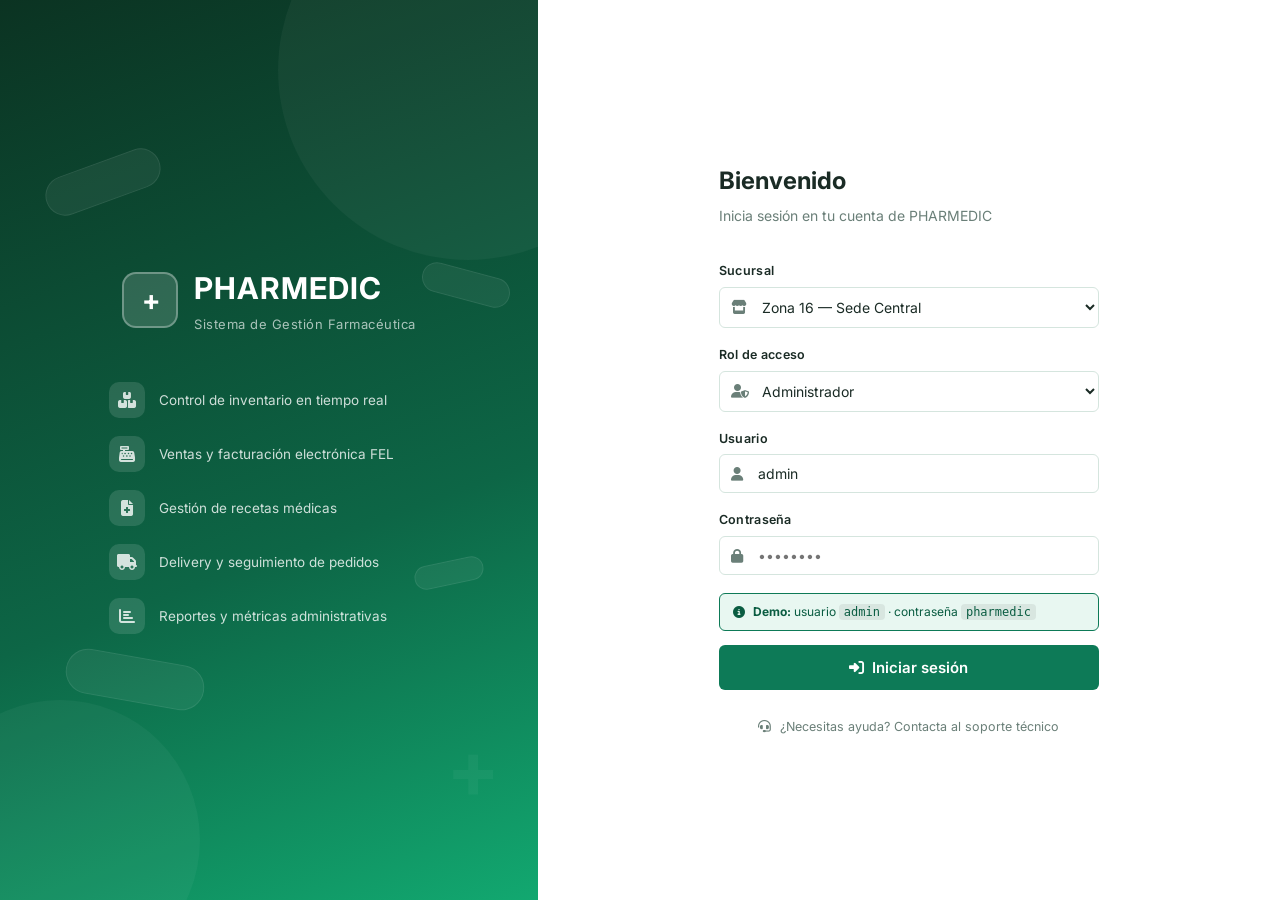
==== index.html @ 9a9955f4 "Pharmedic" ====
<!DOCTYPE html>
<html lang="es">
<head>
  <meta charset="UTF-8" />
  <meta name="viewport" content="width=device-width, initial-scale=1.0" />
  <title>PHARMEDIC — Iniciar sesión</title>
  <link rel="stylesheet" href="https://cdnjs.cloudflare.com/ajax/libs/font-awesome/6.5.1/css/all.min.css" />
  <link rel="stylesheet" href="css/style.css" />
  <style>
    .decor-pill {
      position: absolute;
      border-radius: 40px;
      background: rgba(255,255,255,0.06);
      border: 1px solid rgba(255,255,255,0.08);
    }
    .dp1 { width: 120px; height: 40px; top: 18%; left: 8%; transform: rotate(-20deg); }
    .dp2 { width: 90px; height: 30px; top: 30%; right: 5%; transform: rotate(15deg); }
    .dp3 { width: 140px; height: 45px; bottom: 22%; left: 12%; transform: rotate(10deg); }
    .dp4 { width: 70px; height: 24px; bottom: 35%; right: 10%; transform: rotate(-12deg); }
    .cross-grid {
      position: absolute;
      font-size: 80px;
      font-weight: 700;
      color: rgba(255,255,255,0.04);
      bottom: 8%; right: 8%;
      letter-spacing: -4px;
    }
  </style>
</head>
<body>
<div class="login-page">

  <!-- Brand panel -->
  <div class="login-brand">
    <div class="decor-pill dp1"></div>
    <div class="decor-pill dp2"></div>
    <div class="decor-pill dp3"></div>
    <div class="decor-pill dp4"></div>
    <div class="cross-grid">+</div>

    <div class="brand-logo">
      <div class="brand-cross">+</div>
      <div>
        <div class="brand-name">PHARMEDIC</div>
        <div class="brand-tagline">Sistema de Gestión Farmacéutica</div>
      </div>
    </div>

    <ul class="brand-features">
      <li>
        <div class="feature-dot"><i class="fas fa-boxes-stacked"></i></div>
        <span>Control de inventario en tiempo real</span>
      </li>
      <li>
        <div class="feature-dot"><i class="fas fa-cash-register"></i></div>
        <span>Ventas y facturación electrónica FEL</span>
      </li>
      <li>
        <div class="feature-dot"><i class="fas fa-file-medical"></i></div>
        <span>Gestión de recetas médicas</span>
      </li>
      <li>
        <div class="feature-dot"><i class="fas fa-truck"></i></div>
        <span>Delivery y seguimiento de pedidos</span>
      </li>
      <li>
        <div class="feature-dot"><i class="fas fa-chart-bar"></i></div>
        <span>Reportes y métricas administrativas</span>
      </li>
    </ul>
  </div>

  <!-- Form panel -->
  <div class="login-form-panel">
    <div class="login-form-wrap">
      <h2>Bienvenido</h2>
      <p>Inicia sesión en tu cuenta de PHARMEDIC</p>

      <div class="form-group">
        <label>Sucursal</label>
        <div class="form-icon-wrap">
          <i class="fas fa-store fi"></i>
          <select class="form-control" id="sucursalSelect">
            <option>Zona 16 — Sede Central</option>
            <option>Zona 11</option>
            <option>Zona 2</option>
          </select>
        </div>
      </div>

      <div class="form-group">
        <label>Rol de acceso</label>
        <div class="form-icon-wrap">
          <i class="fas fa-user-shield fi"></i>
          <select class="form-control" id="roleSelect" onchange="onRoleChange()">
            <option value="admin">Administrador</option>
            <option value="cajero">Cajero</option>
            <option value="inventario">Bodeguero / Inventario</option>
            <option value="repartidor">Repartidor</option>
            <option value="regencia">Regencia</option>
            <option value="proveedor">Proveedor</option>
          </select>
        </div>
      </div>

      <div class="form-group">
        <label>Usuario</label>
        <div class="form-icon-wrap">
          <i class="fas fa-user fi"></i>
          <input type="text" class="form-control" id="userInput" placeholder="Ingresa tu usuario" />
        </div>
      </div>

      <div class="form-group">
        <label>Contraseña</label>
        <div class="form-icon-wrap">
          <i class="fas fa-lock fi"></i>
          <input type="password" class="form-control" id="passInput" placeholder="••••••••" />
        </div>
      </div>

      <!-- Credenciales de demo -->
      <div id="credHint" style="background:var(--primary-light);border:1.5px solid var(--primary);border-radius:6px;padding:9px 13px;font-size:12px;color:var(--primary-dark);margin-bottom:4px;">
        <i class="fas fa-circle-info" style="margin-right:5px;"></i>
        <strong>Demo:</strong> usuario <code id="hintUser" style="background:rgba(0,0,0,0.07);padding:1px 5px;border-radius:4px;">admin</code> · contraseña <code style="background:rgba(0,0,0,0.07);padding:1px 5px;border-radius:4px;">pharmedic</code>
      </div>

      <div id="loginError" style="display:none;background:#FEE2E2;color:#991B1B;border-left:4px solid #DC2626;padding:10px 14px;border-radius:6px;font-size:13px;">
        <i class="fas fa-circle-exclamation" style="margin-right:6px;"></i>
        <span id="loginErrorMsg"></span>
      </div>

      <button onclick="handleLogin()" class="btn btn-primary btn-lg btn-full" style="margin-top:10px;">
        <i class="fas fa-right-to-bracket"></i>
        Iniciar sesión
      </button>

      <div class="login-footer">
        <i class="fas fa-headset" style="margin-right:5px;"></i>
        ¿Necesitas ayuda? Contacta al soporte técnico
      </div>
    </div>
  </div>

</div>

<script>
  const ROLE_CONFIG = {
    admin:      { nombre: 'Administrador', home: 'dashboard.html'  },
    cajero:     { nombre: 'Cajero',        home: 'ventas.html'     },
    inventario: { nombre: 'Bodeguero',     home: 'inventario.html' },
    repartidor: { nombre: 'Repartidor',    home: 'repartidor.html' },
    regencia:   { nombre: 'Regencia',      home: 'recetas.html'    },
    proveedor:  { nombre: 'Proveedor',     home: 'proveedores.html'},
  };

  // Credenciales válidas: usuario = nombre del rol, contraseña = "pharmedic"
  function onRoleChange() {
    const role = document.getElementById('roleSelect').value;
    document.getElementById('userInput').value = role;
    document.getElementById('hintUser').textContent = role;
    document.getElementById('loginError').style.display = 'none';
  }

  function handleLogin() {
    const role     = document.getElementById('roleSelect').value;
    const user     = document.getElementById('userInput').value.trim();
    const pass     = document.getElementById('passInput').value;
    const sucursal = document.querySelector('#sucursalSelect') ? document.getElementById('sucursalSelect').value : 'Zona 16';
    const errBox   = document.getElementById('loginError');
    const errMsg   = document.getElementById('loginErrorMsg');

    if (!user || !pass) {
      errMsg.textContent = 'El usuario y la contraseña son obligatorios.';
      errBox.style.display = 'block';
      return;
    }

    if (pass !== 'pharmedic') {
      errMsg.textContent = 'Contraseña incorrecta. Usa "pharmedic" para el demo.';
      errBox.style.display = 'block';
      return;
    }

    errBox.style.display = 'none';

    const config = ROLE_CONFIG[role];
    sessionStorage.setItem('ph_role',     role);
    sessionStorage.setItem('ph_nombre',   user);
    sessionStorage.setItem('ph_sucursal', sucursal);

    window.location.href = config.home;
  }

  // Enter para iniciar sesión
  document.addEventListener('keydown', e => { if (e.key === 'Enter') handleLogin(); });

  // Al cargar, auto-rellenar usuario con el rol por defecto
  onRoleChange();
</script>
</body>
</html>
---- css/style.css ----
/* ===========================
   PHARMEDIC — Sistema DERCAS
   Estilos globales
   =========================== */

@import url('https://fonts.googleapis.com/css2?family=Inter:wght@300;400;500;600;700&display=swap');

:root {
  --primary:       #0D7A57;
  --primary-dark:  #095C41;
  --primary-mid:   #17A374;
  --primary-light: #E8F7F1;
  --sidebar-bg:    #0B3322;
  --sidebar-hover: rgba(255,255,255,0.06);
  --sidebar-text:  #89B09F;
  --bg:            #F2F5F4;
  --white:         #FFFFFF;
  --text:          #1A2B25;
  --text-muted:    #6A7F78;
  --border:        #D5E5DE;
  --shadow-sm:     0 1px 3px rgba(0,0,0,0.06), 0 1px 2px rgba(0,0,0,0.04);
  --shadow-md:     0 4px 12px rgba(0,0,0,0.08);
  --warning:       #D97706;
  --warning-bg:    #FFFBEB;
  --warning-text:  #92400E;
  --danger:        #DC2626;
  --danger-bg:     #FEF2F2;
  --danger-text:   #991B1B;
  --success:       #059669;
  --success-bg:    #ECFDF5;
  --success-text:  #065F46;
  --info:          #2563EB;
  --info-bg:       #EFF6FF;
  --info-text:     #1E40AF;
  --orange:        #EA580C;
  --orange-bg:     #FFF7ED;
  --orange-text:   #9A3412;
  --radius-sm:     6px;
  --radius:        10px;
  --radius-lg:     16px;
  --sidebar-w:     252px;
  --topbar-h:      58px;
}

*, *::before, *::after { box-sizing: border-box; margin: 0; padding: 0; }

html { font-size: 14px; }

body {
  font-family: 'Inter', -apple-system, BlinkMacSystemFont, 'Segoe UI', sans-serif;
  background: var(--bg);
  color: var(--text);
  line-height: 1.5;
  -webkit-font-smoothing: antialiased;
}

a { text-decoration: none; color: inherit; }
img { max-width: 100%; display: block; }
button { cursor: pointer; border: none; background: none; font-family: inherit; }
select, input, textarea { font-family: inherit; }

/* ===========================
   LOGIN PAGE
   =========================== */
.login-page {
  display: flex;
  min-height: 100vh;
}

.login-brand {
  flex: 0 0 42%;
  background: linear-gradient(160deg, #0B3322 0%, #0D6646 60%, #12A870 100%);
  display: flex;
  flex-direction: column;
  align-items: center;
  justify-content: center;
  padding: 60px;
  position: relative;
  overflow: hidden;
}

.login-brand::before {
  content: '';
  position: absolute;
  top: -120px; right: -120px;
  width: 380px; height: 380px;
  border-radius: 50%;
  background: rgba(255,255,255,0.04);
}
.login-brand::after {
  content: '';
  position: absolute;
  bottom: -80px; left: -80px;
  width: 280px; height: 280px;
  border-radius: 50%;
  background: rgba(255,255,255,0.04);
}

.brand-logo {
  display: flex;
  align-items: center;
  gap: 16px;
  margin-bottom: 48px;
}

.brand-cross {
  width: 56px; height: 56px;
  background: rgba(255,255,255,0.15);
  border: 2px solid rgba(255,255,255,0.3);
  border-radius: 14px;
  display: flex; align-items: center; justify-content: center;
  font-size: 28px; color: #fff; font-weight: 700;
  letter-spacing: -1px;
}

.brand-name {
  font-size: 30px;
  font-weight: 700;
  color: #fff;
  letter-spacing: 1px;
}

.brand-tagline {
  color: rgba(255,255,255,0.65);
  font-size: 13px;
  letter-spacing: 0.5px;
  margin-top: 4px;
}

.brand-features {
  list-style: none;
  display: flex;
  flex-direction: column;
  gap: 18px;
  width: 100%;
  max-width: 320px;
}

.brand-features li {
  display: flex;
  align-items: center;
  gap: 14px;
  color: rgba(255,255,255,0.8);
  font-size: 13.5px;
}

.feature-dot {
  width: 36px; height: 36px;
  background: rgba(255,255,255,0.12);
  border-radius: 10px;
  display: flex; align-items: center; justify-content: center;
  flex-shrink: 0;
  font-size: 16px;
}

.login-form-panel {
  flex: 1;
  display: flex;
  align-items: center;
  justify-content: center;
  padding: 60px;
  background: #fff;
}

.login-form-wrap {
  width: 100%;
  max-width: 380px;
}

.login-form-wrap h2 {
  font-size: 24px;
  font-weight: 700;
  color: var(--text);
  margin-bottom: 6px;
}

.login-form-wrap p {
  color: var(--text-muted);
  font-size: 14px;
  margin-bottom: 36px;
}

.form-group {
  margin-bottom: 18px;
}

.form-group label {
  display: block;
  font-size: 12.5px;
  font-weight: 600;
  color: var(--text);
  margin-bottom: 6px;
  letter-spacing: 0.3px;
}

.form-control {
  width: 100%;
  padding: 10px 14px;
  border: 1.5px solid var(--border);
  border-radius: var(--radius-sm);
  font-size: 14px;
  color: var(--text);
  background: #fff;
  transition: border-color 0.2s;
  outline: none;
}

.form-control:focus {
  border-color: var(--primary);
  box-shadow: 0 0 0 3px var(--primary-light);
}

.form-icon-wrap {
  position: relative;
}
.form-icon-wrap .form-control {
  padding-left: 38px;
}
.form-icon-wrap .fi {
  position: absolute;
  left: 12px; top: 50%;
  transform: translateY(-50%);
  color: var(--text-muted);
  font-size: 14px;
}

.btn {
  display: inline-flex;
  align-items: center;
  gap: 8px;
  padding: 10px 18px;
  border-radius: var(--radius-sm);
  font-size: 13.5px;
  font-weight: 500;
  transition: background 0.15s, box-shadow 0.15s;
  white-space: nowrap;
}

.btn-primary {
  background: var(--primary);
  color: #fff;
}
.btn-primary:hover { background: var(--primary-dark); }

.btn-secondary {
  background: var(--bg);
  color: var(--text);
  border: 1.5px solid var(--border);
}
.btn-secondary:hover { background: var(--border); }

.btn-ghost {
  color: var(--primary);
  background: transparent;
}
.btn-ghost:hover { background: var(--primary-light); }

.btn-danger {
  background: var(--danger-bg);
  color: var(--danger);
  border: 1.5px solid #FCA5A5;
}
.btn-danger:hover { background: #FEE2E2; }

.btn-sm { padding: 6px 12px; font-size: 12.5px; }
.btn-lg { padding: 13px 24px; font-size: 15px; font-weight: 600; }
.btn-full { width: 100%; justify-content: center; }

.login-footer {
  margin-top: 28px;
  text-align: center;
  font-size: 12.5px;
  color: var(--text-muted);
}

/* ===========================
   APP LAYOUT
   =========================== */
.app-layout {
  display: flex;
  min-height: 100vh;
}

/* ---- Sidebar ---- */
.sidebar {
  width: var(--sidebar-w);
  background: var(--sidebar-bg);
  display: flex;
  flex-direction: column;
  position: fixed;
  top: 0; left: 0; bottom: 0;
  z-index: 100;
  overflow-y: auto;
}

.sidebar-brand {
  display: flex;
  align-items: center;
  gap: 12px;
  padding: 20px 20px 18px;
  border-bottom: 1px solid rgba(255,255,255,0.06);
}

.sidebar-brand .brand-cross {
  width: 38px; height: 38px;
  font-size: 20px;
  border-radius: 10px;
}

.sidebar-brand .brand-name {
  font-size: 17px;
  font-weight: 700;
  letter-spacing: 0.8px;
}

.sidebar-brand .brand-tagline {
  font-size: 10px;
  letter-spacing: 0.3px;
  margin-top: 1px;
}

.sidebar-section {
  padding: 18px 12px 6px;
}

.sidebar-section-label {
  font-size: 10px;
  font-weight: 600;
  letter-spacing: 1px;
  text-transform: uppercase;
  color: rgba(255,255,255,0.25);
  padding: 0 8px;
  margin-bottom: 6px;
}

.nav-item {
  display: flex;
  align-items: center;
  gap: 10px;
  padding: 9px 12px;
  border-radius: var(--radius-sm);
  color: var(--sidebar-text);
  font-size: 13.5px;
  font-weight: 500;
  transition: background 0.15s, color 0.15s;
  margin-bottom: 2px;
}

.nav-item:hover {
  background: var(--sidebar-hover);
  color: rgba(255,255,255,0.85);
}

.nav-item.active {
  background: rgba(13, 122, 87, 0.28);
  color: #fff;
  border-left: 3px solid var(--primary);
  padding-left: 9px;
}

.nav-item i {
  width: 18px;
  text-align: center;
  font-size: 14px;
  opacity: 0.85;
}

.nav-badge {
  margin-left: auto;
  background: var(--danger);
  color: #fff;
  font-size: 10px;
  font-weight: 700;
  padding: 1px 6px;
  border-radius: 20px;
  min-width: 18px;
  text-align: center;
}

.nav-badge.warning { background: var(--warning); }

.sidebar-footer {
  margin-top: auto;
  padding: 16px 14px;
  border-top: 1px solid rgba(255,255,255,0.06);
}

.sidebar-user {
  display: flex;
  align-items: center;
  gap: 10px;
  padding: 10px;
  border-radius: var(--radius-sm);
  cursor: pointer;
  transition: background 0.15s;
}

.sidebar-user:hover { background: var(--sidebar-hover); }

.user-avatar {
  width: 34px; height: 34px;
  background: var(--primary);
  border-radius: 50%;
  display: flex; align-items: center; justify-content: center;
  font-size: 12px; font-weight: 700; color: #fff;
  flex-shrink: 0;
}

.user-info-sidebar .name {
  font-size: 13px;
  font-weight: 600;
  color: rgba(255,255,255,0.85);
}

.user-info-sidebar .role {
  font-size: 11px;
  color: var(--sidebar-text);
  margin-top: 1px;
}

.sidebar-logout {
  display: flex;
  align-items: center;
  gap: 8px;
  padding: 8px 10px;
  color: rgba(255,255,255,0.35);
  font-size: 12.5px;
  margin-top: 4px;
  border-radius: var(--radius-sm);
  transition: all 0.15s;
}
.sidebar-logout:hover { background: var(--sidebar-hover); color: var(--danger); }

/* ---- Main Area ---- */
.main-area {
  margin-left: var(--sidebar-w);
  flex: 1;
  display: flex;
  flex-direction: column;
  min-height: 100vh;
}

/* ---- Topbar ---- */
.topbar {
  height: var(--topbar-h);
  background: #fff;
  border-bottom: 1px solid var(--border);
  display: flex;
  align-items: center;
  justify-content: space-between;
  padding: 0 24px;
  position: sticky;
  top: 0;
  z-index: 50;
}

.topbar-left { display: flex; align-items: center; gap: 16px; }

.page-title {
  font-size: 17px;
  font-weight: 700;
  color: var(--text);
}

.breadcrumb {
  display: flex;
  align-items: center;
  gap: 6px;
  font-size: 12.5px;
  color: var(--text-muted);
}
.breadcrumb span { color: var(--text-muted); }
.breadcrumb .current { color: var(--text); font-weight: 500; }

.topbar-right {
  display: flex;
  align-items: center;
  gap: 12px;
}

.sucursal-select {
  display: flex;
  align-items: center;
  gap: 8px;
  background: var(--bg);
  border: 1.5px solid var(--border);
  border-radius: var(--radius-sm);
  padding: 6px 12px;
  font-size: 13px;
  color: var(--text);
  font-weight: 500;
}

.sucursal-select select {
  border: none;
  background: none;
  font-size: 13px;
  font-weight: 500;
  color: var(--text);
  outline: none;
  cursor: pointer;
}

.icon-btn {
  width: 36px; height: 36px;
  border-radius: var(--radius-sm);
  display: flex; align-items: center; justify-content: center;
  color: var(--text-muted);
  font-size: 15px;
  transition: background 0.15s;
  position: relative;
}
.icon-btn:hover { background: var(--bg); color: var(--text); }

.notif-badge {
  position: absolute;
  top: 4px; right: 4px;
  width: 8px; height: 8px;
  background: var(--danger);
  border-radius: 50%;
  border: 1.5px solid #fff;
}

.topbar-avatar {
  width: 34px; height: 34px;
  background: var(--primary);
  border-radius: 50%;
  display: flex; align-items: center; justify-content: center;
  font-size: 12px; font-weight: 700; color: #fff;
  cursor: pointer;
}

/* ===========================
   CONTENT AREA
   =========================== */
.content {
  flex: 1;
  padding: 24px;
}

.page-header {
  display: flex;
  align-items: flex-start;
  justify-content: space-between;
  margin-bottom: 24px;
}

.page-header-left h1 {
  font-size: 20px;
  font-weight: 700;
  color: var(--text);
}

.page-header-left p {
  font-size: 13px;
  color: var(--text-muted);
  margin-top: 3px;
}

.page-actions { display: flex; gap: 8px; align-items: center; }

/* ===========================
   CARDS
   =========================== */
.card {
  background: var(--white);
  border-radius: var(--radius);
  box-shadow: var(--shadow-sm);
  border: 1px solid rgba(0,0,0,0.04);
}

.card-header {
  padding: 16px 20px 14px;
  border-bottom: 1px solid var(--border);
  display: flex;
  align-items: center;
  justify-content: space-between;
}

.card-title {
  font-size: 14px;
  font-weight: 600;
  color: var(--text);
}

.card-subtitle {
  font-size: 12px;
  color: var(--text-muted);
  margin-top: 2px;
}

.card-body { padding: 20px; }

/* ===========================
   STATS CARDS
   =========================== */
.stats-grid {
  display: grid;
  grid-template-columns: repeat(4, 1fr);
  gap: 16px;
  margin-bottom: 24px;
}

.stat-card {
  background: var(--white);
  border-radius: var(--radius);
  box-shadow: var(--shadow-sm);
  border: 1px solid rgba(0,0,0,0.04);
  padding: 20px;
  display: flex;
  align-items: flex-start;
  gap: 16px;
}

.stat-icon {
  width: 46px; height: 46px;
  border-radius: 12px;
  display: flex; align-items: center; justify-content: center;
  font-size: 20px;
  flex-shrink: 0;
}

.stat-icon.green   { background: var(--success-bg); color: var(--success); }
.stat-icon.amber   { background: var(--warning-bg); color: var(--warning); }
.stat-icon.red     { background: var(--danger-bg);  color: var(--danger); }
.stat-icon.blue    { background: var(--info-bg);    color: var(--info); }
.stat-icon.orange  { background: var(--orange-bg);  color: var(--orange); }
.stat-icon.primary { background: var(--primary-light); color: var(--primary); }

.stat-info { flex: 1; min-width: 0; }

.stat-value {
  font-size: 22px;
  font-weight: 700;
  color: var(--text);
  line-height: 1.2;
}

.stat-label {
  font-size: 12px;
  color: var(--text-muted);
  margin-top: 3px;
}

.stat-change {
  font-size: 11.5px;
  font-weight: 600;
  margin-top: 6px;
  display: flex;
  align-items: center;
  gap: 3px;
}

.stat-change.up   { color: var(--success); }
.stat-change.down { color: var(--danger); }
.stat-change.neutral { color: var(--text-muted); }

/* ===========================
   GRID LAYOUTS
   =========================== */
.grid-2 { display: grid; grid-template-columns: 1fr 1fr; gap: 20px; }
.grid-3 { display: grid; grid-template-columns: 1fr 1fr 1fr; gap: 16px; }
.grid-4 { display: grid; grid-template-columns: repeat(4,1fr); gap: 16px; }
.col-span-2 { grid-column: span 2; }
.col-span-3 { grid-column: span 3; }

/* ===========================
   TABLES
   =========================== */
.table-wrap {
  overflow-x: auto;
  border-radius: var(--radius);
}

table {
  width: 100%;
  border-collapse: collapse;
  font-size: 13px;
}

thead th {
  background: var(--bg);
  color: var(--text-muted);
  font-size: 11.5px;
  font-weight: 600;
  text-transform: uppercase;
  letter-spacing: 0.5px;
  padding: 10px 16px;
  text-align: left;
  white-space: nowrap;
  border-bottom: 1px solid var(--border);
}

tbody tr {
  border-bottom: 1px solid var(--border);
  transition: background 0.1s;
}

tbody tr:last-child { border-bottom: none; }
tbody tr:hover { background: #FAFCFB; }

tbody td {
  padding: 12px 16px;
  color: var(--text);
  vertical-align: middle;
}

.td-muted { color: var(--text-muted); font-size: 12.5px; }

/* ===========================
   BADGES
   =========================== */
.badge {
  display: inline-flex;
  align-items: center;
  gap: 4px;
  padding: 3px 9px;
  border-radius: 20px;
  font-size: 11.5px;
  font-weight: 600;
  white-space: nowrap;
}

.badge-success  { background: var(--success-bg); color: var(--success-text); }
.badge-warning  { background: var(--warning-bg); color: var(--warning-text); }
.badge-danger   { background: var(--danger-bg);  color: var(--danger-text); }
.badge-info     { background: var(--info-bg);    color: var(--info-text); }
.badge-orange   { background: var(--orange-bg);  color: var(--orange-text); }
.badge-neutral  { background: #F1F5F9;           color: #475569; }
.badge-primary  { background: var(--primary-light); color: var(--primary-dark); }

/* ===========================
   FILTERS BAR
   =========================== */
.filters-bar {
  display: flex;
  align-items: center;
  gap: 10px;
  flex-wrap: wrap;
  margin-bottom: 16px;
}

.search-box {
  display: flex;
  align-items: center;
  gap: 8px;
  background: var(--white);
  border: 1.5px solid var(--border);
  border-radius: var(--radius-sm);
  padding: 8px 12px;
  flex: 1;
  min-width: 220px;
  max-width: 340px;
}

.search-box i { color: var(--text-muted); font-size: 13px; }

.search-box input {
  border: none;
  outline: none;
  background: none;
  font-size: 13.5px;
  color: var(--text);
  width: 100%;
}

.search-box input::placeholder { color: var(--text-muted); }

.filter-select {
  background: var(--white);
  border: 1.5px solid var(--border);
  border-radius: var(--radius-sm);
  padding: 8px 12px;
  font-size: 13px;
  color: var(--text);
  outline: none;
  cursor: pointer;
}

.filter-select:focus { border-color: var(--primary); }

/* ===========================
   TABS
   =========================== */
.tabs {
  display: flex;
  gap: 2px;
  border-bottom: 2px solid var(--border);
  margin-bottom: 20px;
}

.tab {
  padding: 10px 18px;
  font-size: 13.5px;
  font-weight: 500;
  color: var(--text-muted);
  cursor: pointer;
  border-bottom: 2px solid transparent;
  margin-bottom: -2px;
  transition: color 0.15s, border-color 0.15s;
  display: flex;
  align-items: center;
  gap: 6px;
}

.tab:hover { color: var(--text); }

.tab.active {
  color: var(--primary);
  border-bottom-color: var(--primary);
  font-weight: 600;
}

.tab .tab-count {
  background: var(--border);
  color: var(--text-muted);
  font-size: 11px;
  font-weight: 700;
  padding: 1px 6px;
  border-radius: 10px;
}

.tab.active .tab-count {
  background: var(--primary-light);
  color: var(--primary);
}

/* ===========================
   CHART CONTAINERS
   =========================== */
.chart-container {
  position: relative;
  padding: 20px;
}

canvas { display: block; }

/* ===========================
   POS / VENTAS
   =========================== */
.pos-layout {
  display: grid;
  grid-template-columns: 1fr 340px;
  gap: 20px;
  height: calc(100vh - var(--topbar-h) - 48px);
}

.pos-left { display: flex; flex-direction: column; gap: 16px; overflow: hidden; }
.pos-right { display: flex; flex-direction: column; overflow: hidden; }

.product-grid {
  display: grid;
  grid-template-columns: repeat(auto-fill, minmax(150px, 1fr));
  gap: 10px;
  overflow-y: auto;
  flex: 1;
  padding: 2px;
}

.product-tile {
  background: var(--white);
  border: 1.5px solid var(--border);
  border-radius: var(--radius);
  padding: 14px 12px;
  cursor: pointer;
  transition: border-color 0.15s, box-shadow 0.15s;
  text-align: center;
}

.product-tile:hover {
  border-color: var(--primary);
  box-shadow: 0 0 0 3px var(--primary-light);
}

.product-tile .pill-icon {
  font-size: 28px;
  margin-bottom: 8px;
}

.product-tile .prod-name {
  font-size: 12.5px;
  font-weight: 600;
  color: var(--text);
  margin-bottom: 2px;
  white-space: nowrap;
  overflow: hidden;
  text-overflow: ellipsis;
}

.product-tile .prod-present {
  font-size: 11px;
  color: var(--text-muted);
}

.product-tile .prod-price {
  font-size: 14px;
  font-weight: 700;
  color: var(--primary);
  margin-top: 6px;
}

.cart-items {
  flex: 1;
  overflow-y: auto;
  padding: 0 4px;
}

.cart-item {
  display: flex;
  align-items: center;
  gap: 10px;
  padding: 10px 0;
  border-bottom: 1px solid var(--border);
}

.cart-item:last-child { border-bottom: none; }

.cart-item-name {
  flex: 1;
  font-size: 13px;
  font-weight: 500;
}

.cart-item-name small {
  display: block;
  font-size: 11px;
  color: var(--text-muted);
  font-weight: 400;
}

.qty-control {
  display: flex;
  align-items: center;
  gap: 6px;
}

.qty-btn {
  width: 22px; height: 22px;
  border-radius: 50%;
  background: var(--bg);
  border: 1.5px solid var(--border);
  display: flex; align-items: center; justify-content: center;
  font-size: 13px;
  font-weight: 700;
  color: var(--text);
  cursor: pointer;
  transition: background 0.1s;
}
.qty-btn:hover { background: var(--border); }

.qty-val {
  font-size: 13px;
  font-weight: 600;
  min-width: 18px;
  text-align: center;
}

.cart-item-price {
  font-size: 13px;
  font-weight: 600;
  color: var(--text);
  min-width: 58px;
  text-align: right;
}

.cart-summary {
  border-top: 1.5px solid var(--border);
  padding-top: 14px;
}

.summary-row {
  display: flex;
  justify-content: space-between;
  font-size: 13px;
  padding: 4px 0;
  color: var(--text-muted);
}

.summary-row.total {
  font-size: 16px;
  font-weight: 700;
  color: var(--text);
  border-top: 1.5px solid var(--border);
  margin-top: 8px;
  padding-top: 10px;
}

.payment-methods {
  display: grid;
  grid-template-columns: repeat(3, 1fr);
  gap: 8px;
  margin: 14px 0;
}

.pay-method {
  border: 2px solid var(--border);
  border-radius: var(--radius-sm);
  padding: 10px 6px;
  text-align: center;
  cursor: pointer;
  transition: all 0.15s;
  font-size: 12px;
  font-weight: 600;
  color: var(--text-muted);
}
.pay-method.selected, .pay-method:hover {
  border-color: var(--primary);
  background: var(--primary-light);
  color: var(--primary);
}
.pay-method i { display: block; font-size: 18px; margin-bottom: 4px; }

/* ===========================
   DELIVERY MAP PLACEHOLDER
   =========================== */
.map-placeholder {
  background: linear-gradient(135deg, #E8F7F1 0%, #D5EDE5 100%);
  border-radius: var(--radius);
  display: flex;
  flex-direction: column;
  align-items: center;
  justify-content: center;
  color: var(--primary);
  min-height: 280px;
  border: 2px dashed var(--primary-mid);
  opacity: 0.7;
  gap: 10px;
}
.map-placeholder i { font-size: 48px; opacity: 0.5; }
.map-placeholder p { font-size: 13px; font-weight: 500; }

/* ===========================
   ALERT BANNERS
   =========================== */
.alert {
  display: flex;
  align-items: center;
  gap: 12px;
  padding: 12px 16px;
  border-radius: var(--radius-sm);
  font-size: 13px;
  margin-bottom: 16px;
}

.alert-warning { background: var(--warning-bg); color: var(--warning-text); border-left: 4px solid var(--warning); }
.alert-danger  { background: var(--danger-bg);  color: var(--danger-text);  border-left: 4px solid var(--danger); }
.alert-info    { background: var(--info-bg);    color: var(--info-text);    border-left: 4px solid var(--info); }
.alert-success { background: var(--success-bg); color: var(--success-text); border-left: 4px solid var(--success); }

/* ===========================
   PROVIDER CARDS
   =========================== */
.provider-grid {
  display: grid;
  grid-template-columns: repeat(auto-fill, minmax(240px, 1fr));
  gap: 16px;
}

.provider-card {
  background: var(--white);
  border-radius: var(--radius);
  box-shadow: var(--shadow-sm);
  border: 1px solid rgba(0,0,0,0.04);
  padding: 20px;
}

.provider-header {
  display: flex;
  align-items: center;
  gap: 12px;
  margin-bottom: 14px;
}

.provider-initials {
  width: 42px; height: 42px;
  border-radius: 10px;
  background: var(--primary-light);
  color: var(--primary);
  display: flex; align-items: center; justify-content: center;
  font-size: 14px;
  font-weight: 700;
}

.provider-name { font-size: 14px; font-weight: 600; color: var(--text); }
.provider-contact { font-size: 12px; color: var(--text-muted); margin-top: 2px; }

.provider-stats {
  display: flex;
  gap: 12px;
  padding-top: 12px;
  border-top: 1px solid var(--border);
}

.provider-stat { text-align: center; flex: 1; }
.provider-stat .val { font-size: 16px; font-weight: 700; color: var(--text); }
.provider-stat .lbl { font-size: 10.5px; color: var(--text-muted); margin-top: 2px; }

.stars { color: #F59E0B; font-size: 12px; margin-top: 2px; }

/* ===========================
   BRANCH CARDS
   =========================== */
.branch-card {
  background: var(--white);
  border-radius: var(--radius);
  box-shadow: var(--shadow-sm);
  border: 1px solid rgba(0,0,0,0.04);
  overflow: hidden;
}

.branch-card-header {
  padding: 16px 20px;
  background: linear-gradient(135deg, var(--sidebar-bg) 0%, #165C3E 100%);
  color: #fff;
}

.branch-card-name {
  font-size: 16px;
  font-weight: 700;
}

.branch-card-addr {
  font-size: 12px;
  color: rgba(255,255,255,0.65);
  margin-top: 4px;
}

.branch-card-body { padding: 16px 20px; }

.branch-stat {
  display: flex;
  justify-content: space-between;
  align-items: center;
  padding: 7px 0;
  font-size: 13px;
  border-bottom: 1px solid var(--border);
}
.branch-stat:last-child { border-bottom: none; }
.branch-stat .key { color: var(--text-muted); }
.branch-stat .val { font-weight: 600; color: var(--text); }

/* ===========================
   CIERRE DE CAJA
   =========================== */
.caja-summary {
  display: grid;
  grid-template-columns: repeat(4, 1fr);
  gap: 14px;
  margin-bottom: 24px;
}

.caja-card {
  background: var(--white);
  border-radius: var(--radius);
  box-shadow: var(--shadow-sm);
  padding: 18px 20px;
  border-top: 4px solid var(--border);
}

.caja-card.efectivo { border-color: var(--success); }
.caja-card.tarjeta  { border-color: var(--info); }
.caja-card.transfer { border-color: var(--warning); }
.caja-card.total    { border-color: var(--primary); }

.caja-card .lbl { font-size: 12px; color: var(--text-muted); font-weight: 500; margin-bottom: 6px; }
.caja-card .val { font-size: 24px; font-weight: 700; color: var(--text); }
.caja-card .sub { font-size: 11.5px; color: var(--text-muted); margin-top: 4px; }

/* ===========================
   UTILITY
   =========================== */
.flex { display: flex; }
.flex-center { display: flex; align-items: center; justify-content: center; }
.flex-between { display: flex; align-items: center; justify-content: space-between; }
.gap-8  { gap: 8px; }
.gap-12 { gap: 12px; }
.gap-16 { gap: 16px; }
.gap-20 { gap: 20px; }
.mb-0  { margin-bottom: 0; }
.mb-8  { margin-bottom: 8px; }
.mb-12 { margin-bottom: 12px; }
.mb-16 { margin-bottom: 16px; }
.mb-20 { margin-bottom: 20px; }
.mb-24 { margin-bottom: 24px; }
.mt-8  { margin-top: 8px; }
.mt-12 { margin-top: 12px; }
.mt-16 { margin-top: 16px; }
.text-muted { color: var(--text-muted); }
.text-sm { font-size: 12.5px; }
.text-xs { font-size: 11.5px; }
.fw-600 { font-weight: 600; }
.fw-700 { font-weight: 700; }
.text-right { text-align: right; }
.text-center { text-align: center; }
.text-primary { color: var(--primary); }
.text-danger  { color: var(--danger); }
.text-success { color: var(--success); }
.text-warning { color: var(--warning); }
.w-full { width: 100%; }

.pill-icon-sm {
  width: 32px; height: 32px;
  border-radius: 8px;
  display: flex; align-items: center; justify-content: center;
  font-size: 16px;
}

.divider {
  height: 1px;
  background: var(--border);
  margin: 16px 0;
}

.tag {
  display: inline-flex;
  align-items: center;
  gap: 4px;
  background: var(--bg);
  border: 1px solid var(--border);
  border-radius: 20px;
  padding: 3px 10px;
  font-size: 11.5px;
  color: var(--text-muted);
  font-weight: 500;
}

.controlled-tag {
  display: inline-flex;
  align-items: center;
  gap: 4px;
  background: #FEF2F2;
  border: 1px solid #FCA5A5;
  border-radius: 20px;
  padding: 3px 10px;
  font-size: 11px;
  color: var(--danger);
  font-weight: 600;
}

.actions-cell { display: flex; gap: 6px; }

.progress-bar-wrap {
  background: var(--bg);
  border-radius: 20px;
  height: 6px;
  overflow: hidden;
  margin-top: 4px;
}

.progress-bar {
  height: 100%;
  border-radius: 20px;
  background: var(--primary);
}

.progress-bar.warning { background: var(--warning); }
.progress-bar.danger  { background: var(--danger); }

/* scrollbar */
::-webkit-scrollbar { width: 5px; height: 5px; }
::-webkit-scrollbar-track { background: transparent; }
::-webkit-scrollbar-thumb { background: #C9D8D3; border-radius: 10px; }
::-webkit-scrollbar-thumb:hover { background: #A8BDB7; }
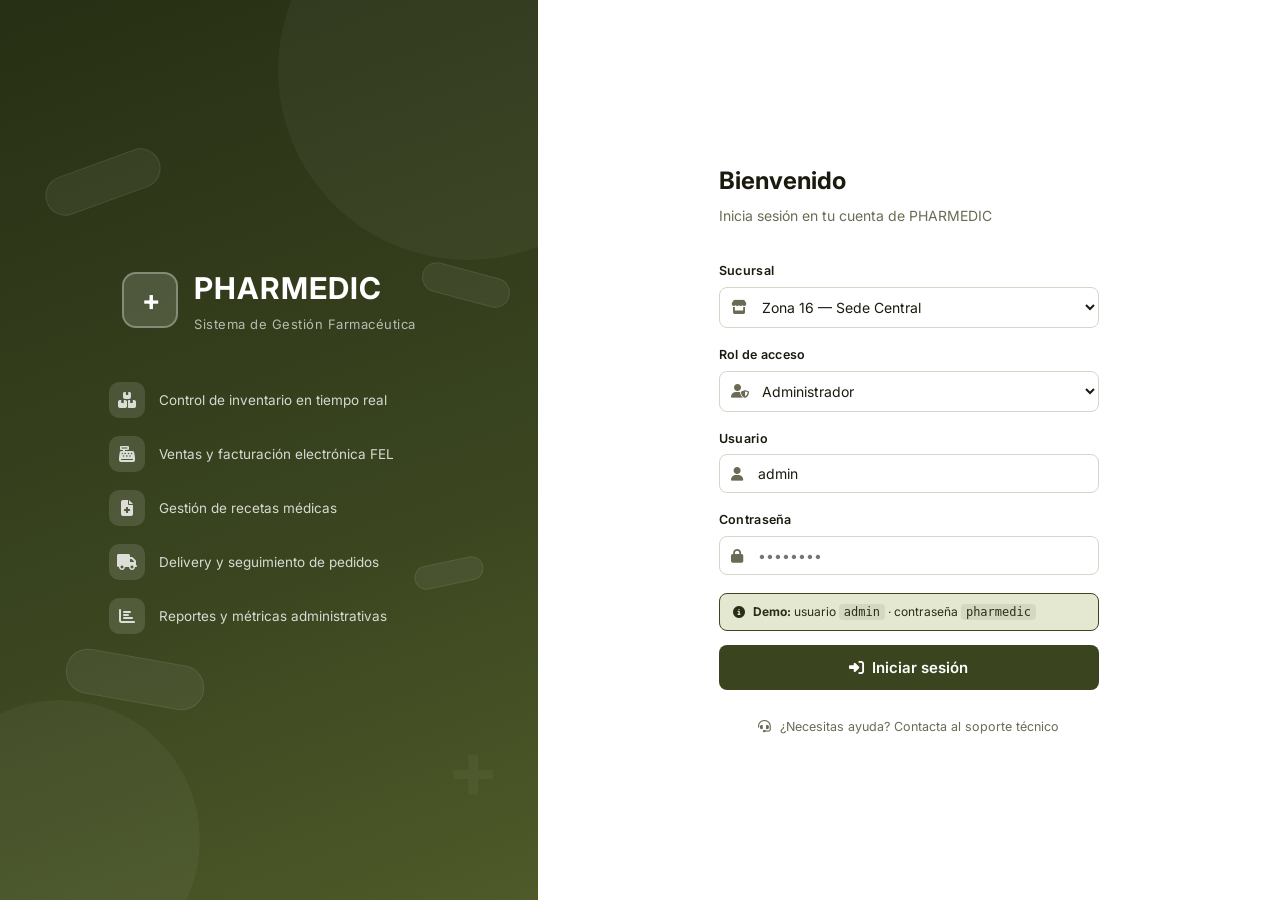
==== commit 98b5550d: "PrototipoDeMierda" ====
--- a/index.html
+++ b/index.html
@@ -120,7 +120,7 @@
       </div>
 
       <!-- Credenciales de demo -->
-      <div id="credHint" style="background:var(--primary-light);border:1.5px solid var(--primary);border-radius:6px;padding:9px 13px;font-size:12px;color:var(--primary-dark);margin-bottom:4px;">
+      <div id="credHint" style="background:var(--primary-light);border:1.5px solid var(--primary);border-radius:8px;padding:9px 13px;font-size:12px;color:var(--primary-dark);margin-bottom:4px;">
         <i class="fas fa-circle-info" style="margin-right:5px;"></i>
         <strong>Demo:</strong> usuario <code id="hintUser" style="background:rgba(0,0,0,0.07);padding:1px 5px;border-radius:4px;">admin</code> · contraseña <code style="background:rgba(0,0,0,0.07);padding:1px 5px;border-radius:4px;">pharmedic</code>
       </div>
--- a/css/style.css
+++ b/css/style.css
@@ -1,45 +1,40 @@
 /* ===========================
-   PHARMEDIC — Sistema DERCAS
+   PHARMEDIC — Sistema de Gestión Farmacéutica
    Estilos globales
    =========================== */
 
 @import url('https://fonts.googleapis.com/css2?family=Inter:wght@300;400;500;600;700&display=swap');
 
 :root {
-  --primary:       #0D7A57;
-  --primary-dark:  #095C41;
-  --primary-mid:   #17A374;
-  --primary-light: #E8F7F1;
-  --sidebar-bg:    #0B3322;
+  --primary:       #3A4520;
+  --primary-dark:  #272F14;
+  --primary-mid:   #4E5A28;
+  --primary-light: #E4E8D0;
+  --accent:        #C8D400;
+  --bg:            #EDECE0;
+  --card-bg:       #FFFFFF;
+  --text:          #1A1A0E;
+  --text-muted:    #6B6B55;
+  --border:        #D6D5C7;
+  --shadow-sm:     0 1px 3px rgba(0,0,0,0.07);
+  --shadow-md:     0 4px 16px rgba(0,0,0,0.10);
+  --topbar-h:      58px;
+  --tabnav-h:      52px;
+  --warning:       #CA8A04;  --warning-bg: #FEFCE8;  --warning-text: #854D0E;
+  --danger:        #DC2626;  --danger-bg:  #FEF2F2;  --danger-text:  #991B1B;
+  --success:       #16A34A;  --success-bg: #F0FDF4;  --success-text: #15803D;
+  --info:          #2563EB;  --info-bg:    #EFF6FF;  --info-text:    #1E40AF;
+  --orange:        #EA580C;  --orange-bg:  #FFF7ED;  --orange-text:  #9A3412;
+  --radius-sm:     8px;
+  --radius:        12px;
+  --radius-lg:     20px;
+  --radius-pill:   100px;
+  /* Legacy aliases kept so internal pages still work */
+  --white:         #FFFFFF;
+  --sidebar-bg:    #272F14;
   --sidebar-hover: rgba(255,255,255,0.06);
-  --sidebar-text:  #89B09F;
-  --bg:            #F2F5F4;
-  --white:         #FFFFFF;
-  --text:          #1A2B25;
-  --text-muted:    #6A7F78;
-  --border:        #D5E5DE;
-  --shadow-sm:     0 1px 3px rgba(0,0,0,0.06), 0 1px 2px rgba(0,0,0,0.04);
-  --shadow-md:     0 4px 12px rgba(0,0,0,0.08);
-  --warning:       #D97706;
-  --warning-bg:    #FFFBEB;
-  --warning-text:  #92400E;
-  --danger:        #DC2626;
-  --danger-bg:     #FEF2F2;
-  --danger-text:   #991B1B;
-  --success:       #059669;
-  --success-bg:    #ECFDF5;
-  --success-text:  #065F46;
-  --info:          #2563EB;
-  --info-bg:       #EFF6FF;
-  --info-text:     #1E40AF;
-  --orange:        #EA580C;
-  --orange-bg:     #FFF7ED;
-  --orange-text:   #9A3412;
-  --radius-sm:     6px;
-  --radius:        10px;
-  --radius-lg:     16px;
+  --sidebar-text:  #A3A889;
   --sidebar-w:     252px;
-  --topbar-h:      58px;
 }
 
 *, *::before, *::after { box-sizing: border-box; margin: 0; padding: 0; }
@@ -69,7 +64,7 @@
 
 .login-brand {
   flex: 0 0 42%;
-  background: linear-gradient(160deg, #0B3322 0%, #0D6646 60%, #12A870 100%);
+  background: linear-gradient(160deg, #272F14 0%, #3A4520 60%, #4E5A28 100%);
   display: flex;
   flex-direction: column;
   align-items: center;
@@ -274,129 +269,143 @@
 }
 
 /* ===========================
-   APP LAYOUT
+   APP LAYOUT (new topbar + tabnav)
    =========================== */
 .app-layout {
   display: flex;
+  flex-direction: column;
   min-height: 100vh;
-}
-
-/* ---- Sidebar ---- */
-.sidebar {
-  width: var(--sidebar-w);
-  background: var(--sidebar-bg);
-  display: flex;
-  flex-direction: column;
-  position: fixed;
-  top: 0; left: 0; bottom: 0;
-  z-index: 100;
-  overflow-y: auto;
-}
-
-.sidebar-brand {
-  display: flex;
-  align-items: center;
-  gap: 12px;
-  padding: 20px 20px 18px;
-  border-bottom: 1px solid rgba(255,255,255,0.06);
-}
-
-.sidebar-brand .brand-cross {
-  width: 38px; height: 38px;
-  font-size: 20px;
+  background: var(--bg);
+}
+
+/* ---- Topbar (new) ---- */
+.topbar {
+  height: var(--topbar-h);
+  background: var(--primary);
+  display: flex;
+  align-items: center;
+  justify-content: space-between;
+  padding: 0 24px;
+  position: sticky; top: 0; z-index: 100;
+}
+.brand-mark {
+  width: 34px; height: 34px;
+  background: rgba(255,255,255,0.18);
+  border: 1.5px solid rgba(255,255,255,0.3);
   border-radius: 10px;
-}
-
-.sidebar-brand .brand-name {
-  font-size: 17px;
-  font-weight: 700;
-  letter-spacing: 0.8px;
-}
-
-.sidebar-brand .brand-tagline {
-  font-size: 10px;
-  letter-spacing: 0.3px;
-  margin-top: 1px;
-}
-
-.sidebar-section {
-  padding: 18px 12px 6px;
-}
-
-.sidebar-section-label {
-  font-size: 10px;
+  display: flex; align-items: center; justify-content: center;
+  font-size: 20px; color: #fff; font-weight: 700;
+  margin-right: 10px;
+}
+.brand-title { font-size: 17px; font-weight: 700; color: #fff; letter-spacing: 0.8px; }
+.topbar-left { display: flex; align-items: center; }
+.topbar-right { display: flex; align-items: center; gap: 10px; }
+
+.sucursal-pill {
+  display: flex; align-items: center; gap: 7px;
+  background: rgba(255,255,255,0.12);
+  border-radius: var(--radius-pill);
+  padding: 6px 14px;
+  color: rgba(255,255,255,0.85);
+  font-size: 13px;
+}
+.sucursal-pill i { font-size: 12px; }
+.sucursal-pill select {
+  background: none; border: none; color: rgba(255,255,255,0.9);
+  font-size: 13px; outline: none; cursor: pointer; font-weight: 500;
+}
+.sucursal-pill select option { background: var(--primary); }
+
+.icon-btn {
+  width: 34px; height: 34px;
+  border-radius: var(--radius-sm);
+  display: flex; align-items: center; justify-content: center;
+  color: rgba(255,255,255,0.7); font-size: 15px;
+  background: none; border: none; cursor: pointer;
+  transition: background 0.15s;
+  position: relative;
+}
+.icon-btn:hover { background: rgba(255,255,255,0.12); color: #fff; }
+.notif-badge {
+  position: absolute; top: 4px; right: 4px;
+  width: 8px; height: 8px;
+  background: var(--danger);
+  border-radius: 50%; border: 1.5px solid var(--primary);
+}
+.topbar-avatar {
+  width: 32px; height: 32px;
+  background: var(--accent); color: var(--primary);
+  border-radius: 50%;
+  display: flex; align-items: center; justify-content: center;
+  font-size: 12px; font-weight: 700; cursor: pointer;
+}
+.topbar-logout {
+  color: rgba(255,255,255,0.55); font-size: 16px;
+  display: flex; align-items: center;
+  transition: color 0.15s;
+}
+.topbar-logout:hover { color: #fff; }
+
+/* ---- Tab nav ---- */
+.tabnav {
+  background: var(--bg);
+  border-bottom: 1px solid var(--border);
+  padding: 8px 20px 0;
+  display: flex;
+  gap: 2px;
+  align-items: flex-end;
+  overflow-x: auto;
+  position: sticky;
+  top: var(--topbar-h);
+  z-index: 90;
+  scrollbar-width: none;
+}
+.tabnav::-webkit-scrollbar { display: none; }
+
+.tabnav-item {
+  display: flex; align-items: center; gap: 7px;
+  padding: 9px 16px;
+  border-radius: var(--radius-sm) var(--radius-sm) 0 0;
+  color: var(--text-muted);
+  font-size: 13px; font-weight: 500;
+  text-decoration: none;
+  white-space: nowrap;
+  transition: background 0.15s, color 0.15s;
+  position: relative;
+  border: 1px solid transparent;
+  border-bottom: none;
+}
+.tabnav-item:hover { color: var(--text); background: rgba(0,0,0,0.04); }
+.tabnav-item.active {
+  background: var(--card-bg);
+  color: var(--primary);
   font-weight: 600;
-  letter-spacing: 1px;
-  text-transform: uppercase;
-  color: rgba(255,255,255,0.25);
-  padding: 0 8px;
-  margin-bottom: 6px;
-}
-
-.nav-item {
-  display: flex;
-  align-items: center;
-  gap: 10px;
-  padding: 9px 12px;
-  border-radius: var(--radius-sm);
-  color: var(--sidebar-text);
-  font-size: 13.5px;
-  font-weight: 500;
-  transition: background 0.15s, color 0.15s;
-  margin-bottom: 2px;
-}
-
-.nav-item:hover {
-  background: var(--sidebar-hover);
-  color: rgba(255,255,255,0.85);
-}
-
-.nav-item.active {
-  background: rgba(13, 122, 87, 0.28);
-  color: #fff;
-  border-left: 3px solid var(--primary);
-  padding-left: 9px;
-}
-
-.nav-item i {
-  width: 18px;
-  text-align: center;
-  font-size: 14px;
-  opacity: 0.85;
-}
-
-.nav-badge {
-  margin-left: auto;
+  border-color: var(--border);
+  border-bottom-color: var(--card-bg);
+}
+.tabnav-item i { font-size: 13px; opacity: 0.8; }
+.tabnav-item.active i { opacity: 1; }
+.tn-badge {
   background: var(--danger);
   color: #fff;
-  font-size: 10px;
-  font-weight: 700;
-  padding: 1px 6px;
-  border-radius: 20px;
-  min-width: 18px;
-  text-align: center;
-}
-
-.nav-badge.warning { background: var(--warning); }
-
-.sidebar-footer {
-  margin-top: auto;
-  padding: 16px 14px;
-  border-top: 1px solid rgba(255,255,255,0.06);
-}
-
-.sidebar-user {
-  display: flex;
-  align-items: center;
-  gap: 10px;
-  padding: 10px;
-  border-radius: var(--radius-sm);
-  cursor: pointer;
-  transition: background 0.15s;
-}
-
-.sidebar-user:hover { background: var(--sidebar-hover); }
-
+  font-size: 10px; font-weight: 700;
+  padding: 1px 5px; border-radius: 20px;
+  min-width: 16px; text-align: center;
+}
+.tn-badge.warning { background: var(--warning); }
+
+/* ---- Main content ---- */
+.content {
+  flex: 1;
+  padding: 24px;
+  background: var(--bg);
+}
+
+/* ---- Legacy sidebar (hidden, kept for reference) ---- */
+.sidebar { display: none; }
+.main-area { margin-left: 0; flex: 1; display: flex; flex-direction: column; }
+
+/* ---- User avatar (used inline in some pages) ---- */
 .user-avatar {
   width: 34px; height: 34px;
   background: var(--primary);
@@ -406,136 +415,24 @@
   flex-shrink: 0;
 }
 
-.user-info-sidebar .name {
-  font-size: 13px;
-  font-weight: 600;
+/* Legacy sucursal-select (kept for topbar compat) */
+.sucursal-select {
+  display: flex;
+  align-items: center;
+  gap: 8px;
+  background: rgba(255,255,255,0.12);
+  border-radius: var(--radius-pill);
+  padding: 6px 14px;
+  font-size: 13px;
   color: rgba(255,255,255,0.85);
 }
-
-.user-info-sidebar .role {
-  font-size: 11px;
-  color: var(--sidebar-text);
-  margin-top: 1px;
-}
-
-.sidebar-logout {
-  display: flex;
-  align-items: center;
-  gap: 8px;
-  padding: 8px 10px;
-  color: rgba(255,255,255,0.35);
-  font-size: 12.5px;
-  margin-top: 4px;
-  border-radius: var(--radius-sm);
-  transition: all 0.15s;
-}
-.sidebar-logout:hover { background: var(--sidebar-hover); color: var(--danger); }
-
-/* ---- Main Area ---- */
-.main-area {
-  margin-left: var(--sidebar-w);
-  flex: 1;
-  display: flex;
-  flex-direction: column;
-  min-height: 100vh;
-}
-
-/* ---- Topbar ---- */
-.topbar {
-  height: var(--topbar-h);
-  background: #fff;
-  border-bottom: 1px solid var(--border);
-  display: flex;
-  align-items: center;
-  justify-content: space-between;
-  padding: 0 24px;
-  position: sticky;
-  top: 0;
-  z-index: 50;
-}
-
-.topbar-left { display: flex; align-items: center; gap: 16px; }
-
-.page-title {
-  font-size: 17px;
-  font-weight: 700;
-  color: var(--text);
-}
-
-.breadcrumb {
-  display: flex;
-  align-items: center;
-  gap: 6px;
-  font-size: 12.5px;
-  color: var(--text-muted);
-}
-.breadcrumb span { color: var(--text-muted); }
-.breadcrumb .current { color: var(--text); font-weight: 500; }
-
-.topbar-right {
-  display: flex;
-  align-items: center;
-  gap: 12px;
-}
-
-.sucursal-select {
-  display: flex;
-  align-items: center;
-  gap: 8px;
-  background: var(--bg);
-  border: 1.5px solid var(--border);
-  border-radius: var(--radius-sm);
-  padding: 6px 12px;
-  font-size: 13px;
-  color: var(--text);
-  font-weight: 500;
-}
-
 .sucursal-select select {
   border: none;
   background: none;
   font-size: 13px;
-  font-weight: 500;
-  color: var(--text);
+  color: rgba(255,255,255,0.9);
   outline: none;
   cursor: pointer;
-}
-
-.icon-btn {
-  width: 36px; height: 36px;
-  border-radius: var(--radius-sm);
-  display: flex; align-items: center; justify-content: center;
-  color: var(--text-muted);
-  font-size: 15px;
-  transition: background 0.15s;
-  position: relative;
-}
-.icon-btn:hover { background: var(--bg); color: var(--text); }
-
-.notif-badge {
-  position: absolute;
-  top: 4px; right: 4px;
-  width: 8px; height: 8px;
-  background: var(--danger);
-  border-radius: 50%;
-  border: 1.5px solid #fff;
-}
-
-.topbar-avatar {
-  width: 34px; height: 34px;
-  background: var(--primary);
-  border-radius: 50%;
-  display: flex; align-items: center; justify-content: center;
-  font-size: 12px; font-weight: 700; color: #fff;
-  cursor: pointer;
-}
-
-/* ===========================
-   CONTENT AREA
-   =========================== */
-.content {
-  flex: 1;
-  padding: 24px;
 }
 
 .page-header {
@@ -563,7 +460,7 @@
    CARDS
    =========================== */
 .card {
-  background: var(--white);
+  background: var(--card-bg);
   border-radius: var(--radius);
   box-shadow: var(--shadow-sm);
   border: 1px solid rgba(0,0,0,0.04);
@@ -602,7 +499,7 @@
 }
 
 .stat-card {
-  background: var(--white);
+  background: var(--card-bg);
   border-radius: var(--radius);
   box-shadow: var(--shadow-sm);
   border: 1px solid rgba(0,0,0,0.04);
@@ -697,7 +594,7 @@
 }
 
 tbody tr:last-child { border-bottom: none; }
-tbody tr:hover { background: #FAFCFB; }
+tbody tr:hover { background: #F5F4ED; }
 
 tbody td {
   padding: 12px 16px;
@@ -744,7 +641,7 @@
   display: flex;
   align-items: center;
   gap: 8px;
-  background: var(--white);
+  background: var(--card-bg);
   border: 1.5px solid var(--border);
   border-radius: var(--radius-sm);
   padding: 8px 12px;
@@ -767,7 +664,7 @@
 .search-box input::placeholder { color: var(--text-muted); }
 
 .filter-select {
-  background: var(--white);
+  background: var(--card-bg);
   border: 1.5px solid var(--border);
   border-radius: var(--radius-sm);
   padding: 8px 12px;
@@ -858,7 +755,7 @@
 }
 
 .product-tile {
-  background: var(--white);
+  background: var(--card-bg);
   border: 1.5px solid var(--border);
   border-radius: var(--radius);
   padding: 14px 12px;
@@ -1014,7 +911,7 @@
    DELIVERY MAP PLACEHOLDER
    =========================== */
 .map-placeholder {
-  background: linear-gradient(135deg, #E8F7F1 0%, #D5EDE5 100%);
+  background: linear-gradient(135deg, #E4E8D0 0%, #D6D5C7 100%);
   border-radius: var(--radius);
   display: flex;
   flex-direction: column;
@@ -1057,7 +954,7 @@
 }
 
 .provider-card {
-  background: var(--white);
+  background: var(--card-bg);
   border-radius: var(--radius);
   box-shadow: var(--shadow-sm);
   border: 1px solid rgba(0,0,0,0.04);
@@ -1101,7 +998,7 @@
    BRANCH CARDS
    =========================== */
 .branch-card {
-  background: var(--white);
+  background: var(--card-bg);
   border-radius: var(--radius);
   box-shadow: var(--shadow-sm);
   border: 1px solid rgba(0,0,0,0.04);
@@ -1110,7 +1007,7 @@
 
 .branch-card-header {
   padding: 16px 20px;
-  background: linear-gradient(135deg, var(--sidebar-bg) 0%, #165C3E 100%);
+  background: linear-gradient(135deg, var(--primary-dark) 0%, var(--primary) 100%);
   color: #fff;
 }
 
@@ -1150,7 +1047,7 @@
 }
 
 .caja-card {
-  background: var(--white);
+  background: var(--card-bg);
   border-radius: var(--radius);
   box-shadow: var(--shadow-sm);
   padding: 18px 20px;
@@ -1261,3 +1158,85 @@
 ::-webkit-scrollbar-track { background: transparent; }
 ::-webkit-scrollbar-thumb { background: #C9D8D3; border-radius: 10px; }
 ::-webkit-scrollbar-thumb:hover { background: #A8BDB7; }
+
+/* ===========================
+   PRODUCT PRESENTATION PICKER
+   =========================== */
+.pres-grid {
+  display: grid;
+  grid-template-columns: repeat(3, 1fr);
+  gap: 8px;
+  margin-top: 8px;
+}
+.pres-option {
+  border: 2px solid var(--border);
+  border-radius: var(--radius-sm);
+  padding: 12px 8px;
+  text-align: center;
+  cursor: pointer;
+  transition: border-color 0.15s, background 0.15s;
+}
+.pres-option:hover { border-color: var(--primary-mid); background: var(--primary-light); }
+.pres-option.selected { border-color: var(--primary); background: var(--primary-light); }
+.pres-option .pres-label { font-size: 12px; font-weight: 600; color: var(--text); }
+.pres-option .pres-price { font-size: 15px; font-weight: 700; color: var(--primary); margin-top: 4px; }
+
+/* ===========================
+   Modal
+   =========================== */
+#ph-modal { display: none; }
+#ph-modal.visible { display: block; }
+.modal-backdrop {
+  position: fixed; inset: 0;
+  background: rgba(0,0,0,0.45);
+  z-index: 500;
+  animation: fadeIn .15s ease;
+}
+.modal-box {
+  position: fixed;
+  top: 50%; left: 50%;
+  transform: translate(-50%, -50%) scale(0.95);
+  z-index: 501;
+  background: var(--card-bg);
+  border-radius: var(--radius-lg);
+  box-shadow: 0 24px 64px rgba(0,0,0,0.2);
+  width: 90%; max-width: 520px;
+  max-height: 85vh;
+  overflow: hidden;
+  display: flex; flex-direction: column;
+  animation: scaleIn .18s ease forwards;
+}
+@keyframes scaleIn { to { transform: translate(-50%,-50%) scale(1); } }
+@keyframes fadeIn { from { opacity:0; } to { opacity:1; } }
+.modal-header {
+  padding: 18px 20px 14px;
+  border-bottom: 1px solid var(--border);
+  display: flex; align-items: center; justify-content: space-between;
+}
+.modal-title { font-size: 16px; font-weight: 700; }
+.modal-close { color: var(--text-muted); font-size: 16px; cursor: pointer; background: none; border: none; padding: 4px; }
+.modal-close:hover { color: var(--text); }
+.modal-body { padding: 20px; overflow-y: auto; flex: 1; }
+.modal-footer { padding: 14px 20px; border-top: 1px solid var(--border); display: flex; gap: 8px; justify-content: flex-end; }
+
+/* ===========================
+   Toasts
+   =========================== */
+#ph-toasts {
+  position: fixed; bottom: 24px; right: 24px;
+  z-index: 600; display: flex; flex-direction: column; gap: 8px;
+}
+.ph-toast {
+  display: flex; align-items: center; gap: 10px;
+  padding: 12px 16px; border-radius: var(--radius);
+  font-size: 13.5px; font-weight: 500;
+  box-shadow: var(--shadow-md);
+  opacity: 0; transform: translateX(20px);
+  transition: opacity .25s, transform .25s;
+  max-width: 360px;
+}
+.ph-toast.show { opacity: 1; transform: translateX(0); }
+.ph-toast-success { background: var(--success-bg); color: var(--success-text); border-left: 4px solid var(--success); }
+.ph-toast-danger  { background: var(--danger-bg);  color: var(--danger-text);  border-left: 4px solid var(--danger); }
+.ph-toast-warning { background: var(--warning-bg); color: var(--warning-text); border-left: 4px solid var(--warning); }
+.ph-toast-info    { background: var(--info-bg);    color: var(--info-text);    border-left: 4px solid var(--info); }
